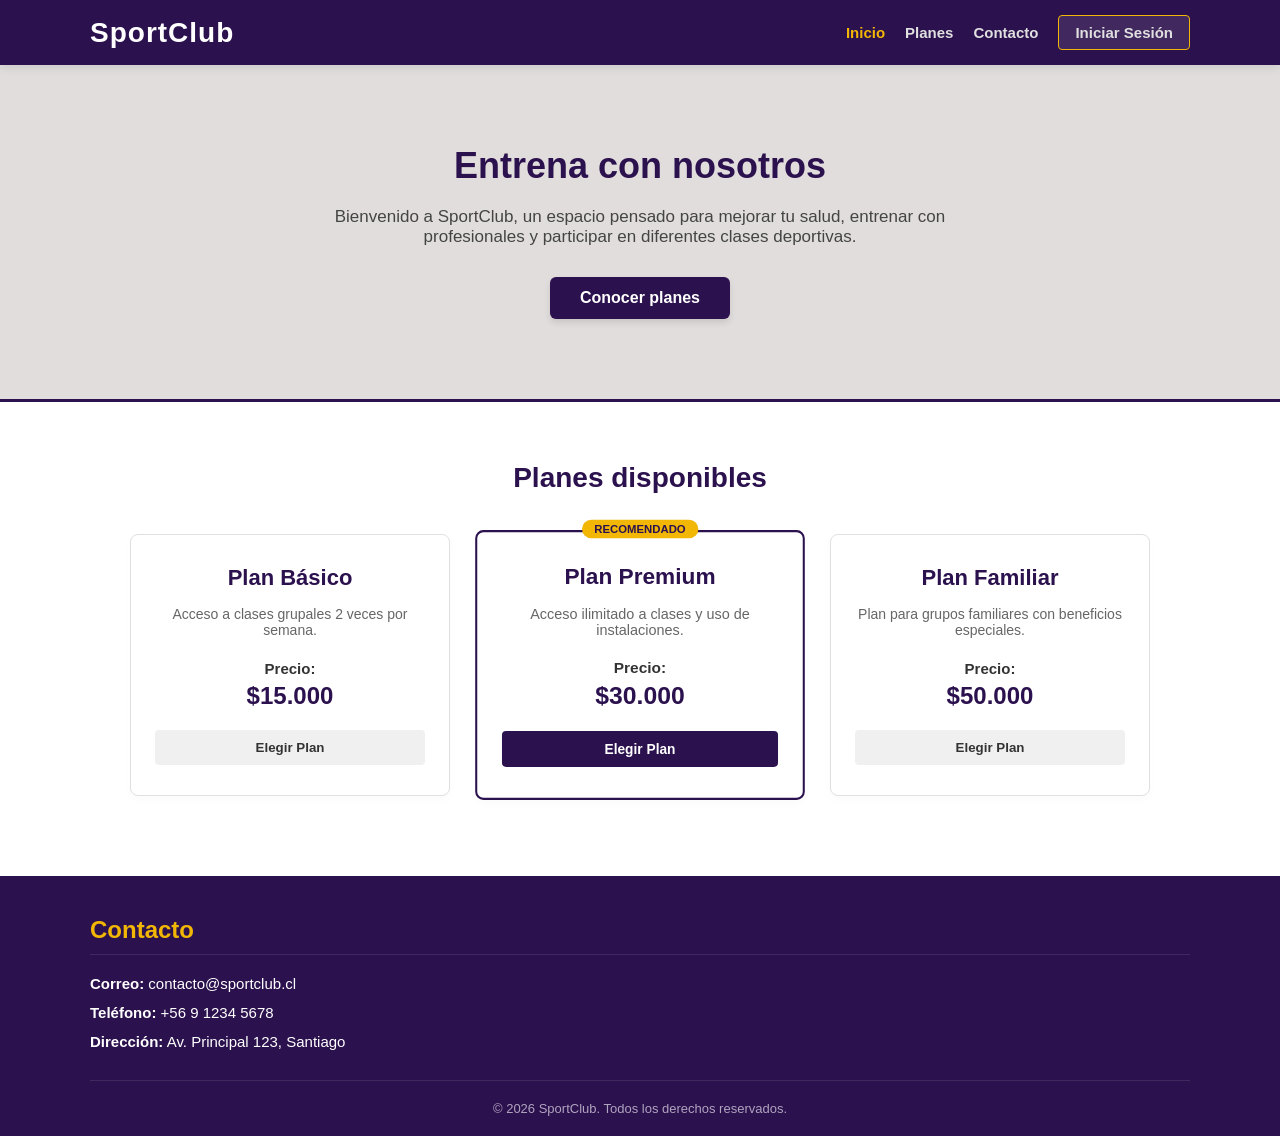
==== index.html @ bc41eda6 "Limpieza de repositorio para cargar proyecto definitivo" ====
<!DOCTYPE html>
<html lang="es">
<head>
    <meta charset="UTF-8">
    <meta name="viewport" content="width=device-width, initial-scale=1.0">
    <title>SportClub - Entrena con nosotros</title>
    <link rel="stylesheet" href="style.css">
</head>
<body>

    <header class="main-header">
        <div class="header-container">
            <h1 class="logo-title">SportClub</h1>
            
            <nav class="main-nav">
                <a href="index.html" class="active">Inicio</a>
                <a href="#planes">Planes</a>
                <a href="#contacto">Contacto</a>
                <a href="Login.html" class="btn-login-nav">Iniciar Sesión</a>
            </nav>
        </div>
    </header>

    <main class="hero-section">
        <div class="hero-content">
            <h2>Entrena con nosotros</h2>
            <p>Bienvenido a SportClub, un espacio pensado para mejorar tu salud, entrenar con profesionales y participar en diferentes clases deportivas.</p>
            <a href="#planes" class="btn-cta">Conocer planes</a>
        </div>
    </main>

    <section id="planes" class="planes-section">
        <h2>Planes disponibles</h2>
        
        <div class="planes-grid">
            <div class="plan-card">
                <h3>Plan Básico</h3>
                <p class="plan-description">Acceso a clases grupales 2 veces por semana.</p>
                <div class="plan-price">Precio: <span>$15.000</span></div>
                <button class="btn-select-plan">Elegir Plan</button>
            </div>

            <div class="plan-card featured">
                <div class="badge">Recomendado</div>
                <h3>Plan Premium</h3>
                <p class="plan-description">Acceso ilimitado a clases y uso de instalaciones.</p>
                <div class="plan-price">Precio: <span>$30.000</span></div>
                <button class="btn-select-plan">Elegir Plan</button>
            </div>

            <div class="plan-card">
                <h3>Plan Familiar</h3>
                <p class="plan-description">Plan para grupos familiares con beneficios especiales.</p>
                <div class="plan-price">Precio: <span>$50.000</span></div>
                <button class="btn-select-plan">Elegir Plan</button>
            </div>
        </div>
    </section>

    <footer id="contacto" class="main-footer">
        <div class="footer-container">
            <h2>Contacto</h2>
            <div class="contact-info">
                <p><strong>Correo:</strong> <a href="mailto:contacto@sportclub.cl">contacto@sportclub.cl</a></p>
                <p><strong>Teléfono:</strong> <a href="tel:+56912345678">+56 9 1234 5678</a></p>
                <p><strong>Dirección:</strong> Av. Principal 123, Santiago</p>
            </div>
            <div class="footer-bottom">
                <p>&copy; 2026 SportClub. Todos los derechos reservados.</p>
            </div>
        </div>
    </footer>

</body>
</html>
---- style.css ----
/* ==========================================
   1. VARIABLES DE COLOR (Paleta SportClub)
   ========================================== */
:root {
    --primary-purple: #2b114d;  /* Morado oscuro de tu logo */
    --accent-gold: #f2b705;     /* Amarillo/Oro de tu logo */
    --text-dark: #333333;
    --bg-light: #ffffff;
    --card-bg: #ffffff;
    --gray-box: #e2dddd;        /* Gris de las tarjetas de login/registro */
}

/* ==========================================
   2. RESETS Y CONFIGURACIÓN GENERAL
   ========================================== */
* {
    margin: 0;
    padding: 0;
    box-sizing: border-box; /* Crucial para el modelo de cajas */
}

html {
    scroll-behavior: smooth; /* Desplazamiento suave para los enlaces del index */
}

body {
    font-family: 'Segoe UI', Tahoma, Geneva, Verdana, sans-serif;
    background-color: var(--bg-light);
    color: var(--text-dark);
    min-height: 100vh;
    padding: 0;
}

/* CLASE ESPECIAL: Para centrar las tarjetas de Login y Registro */
.auth-body {
    display: flex;
    justify-content: center; /* Centrado horizontal */
    align-items: center;     /* Centrado vertical */
    padding: 20px;
    background-color: #ffffff;
}

/* ==========================================
   3. CONTENEDOR PRINCIPAL (CARD LOGIN/REGISTRO)
   ========================================== */
.login-card {
    background-color: var(--gray-box);
    width: 100%;
    max-width: 400px; /* Ancho máximo adaptable a móviles */
    padding: 40px 30px; 
    border-radius: 8px; /* Bordes redondeados */
    box-shadow: 0 4px 15px rgba(0, 0, 0, 0.05); /* Sombra suave */
}

/* LOGO (CENTRADO) */
.logo-container {
    text-align: center;
    margin-bottom: 30px; 
}

.logo {
    max-width: 315px;
    height: auto;
}

/* FORMULARIO Y CAMPOS DE ENTRADA */
.form-group {
    margin-bottom: 20px; 
}

.form-group label {
    display: block;
    margin-bottom: 8px;
    font-size: 14px;
    color: #333333;
    font-weight: 600;
}

.form-group input {
    width: 100%;
    padding: 12px 16px; 
    border: 1px solid #dcdcdc; 
    border-radius: 6px;
    font-size: 15px;
    color: #333333;
    transition: border-color 0.3s ease;
}

/* Efecto Focus al hacer clic en los inputs */
.form-group input:focus {
    outline: none;
    border-color: #007bff; 
}

/* ENLACES Y BOTÓN */
.forgot-password {
    text-align: right;
    margin-bottom: 24px;
}

.forgot-password a {
    font-size: 13px;
    color: #007bff;
    text-decoration: none;
}

.forgot-password a:hover {
    text-decoration: underline;
}

.btn-submit {
    width: 100%;
    padding: 14px;
    background-color: #007bff; 
    color: white;
    border: none; 
    border-radius: 6px;
    font-size: 16px;
    font-weight: bold;
    cursor: pointer;
    transition: background-color 0.3s ease;
}

.btn-submit:hover {
    background-color: #0056b3; 
}

/* FOOTER DE LA CARD (REGISTRO) */
.login-footer {
    text-align: center;
    margin-top: 25px;
    border-top: 1px solid #eeeeee; 
    padding-top: 20px;
}

.login-footer p {
    font-size: 14px;
    color: #333333;
}

.login-footer a {
    color: #007bff;
    text-decoration: none;
    font-weight: 600;
}

.login-footer a:hover {
    text-decoration: underline;
}

/* ==========================================
   4. ESTILOS ADICIONALES PARA EL REGISTRO POR PASOS
   ========================================== */

/* Ocultar pasos por defecto y animar el activo */
.form-step {
    display: none;
}
.form-step.step-active {
    display: block;
    animation: fadeIn 0.4s ease-in-out;
}

.step-subtitle {
    font-size: 14px;
    color: #888;
    margin-bottom: 20px;
}

/* Barra de progreso visual */
.progress-bar {
    position: relative;
    display: flex;
    justify-content: space-between;
    margin-bottom: 30px;
}
.progress-bar::before {
    content: '';
    position: absolute;
    top: 50%; left: 0; transform: translateY(-50%);
    width: 100%; height: 4px;
    background-color: #e0e0e0;
    z-index: 1;
}
.progress {
    position: absolute;
    top: 50%; left: 0; transform: translateY(-50%);
    height: 4px; background-color: #007bff;
    width: 0%; z-index: 2;
    transition: width 0.3s ease;
}
.step-indicator {
    position: relative; z-index: 3;
    width: 30px; height: 30px;
    background-color: #e0e0e0; color: #666;
    border-radius: 50%; display: flex;
    align-items: center; justify-content: center;
    font-weight: bold; font-size: 14px;
    transition: all 0.3s ease;
}
.step-indicator.active {
    background-color: #007bff;
    color: white;
}

/* Botones y selects interactivos */
.btn-group {
    display: flex;
    gap: 10px;
    margin-top: 15px;
}
.btn-secondary {
    padding: 14px; background-color: #e4e6eb;
    color: #333; border: none; border-radius: 6px;
    cursor: pointer; width: 35%; font-weight: bold;
}
.btn-success {
    background-color: #28a745;
}
.btn-success:hover {
    background-color: #218838;
}

select {
    width: 100%; padding: 12px;
    border: 1px solid #dcdcdc; border-radius: 6px;
    background-color: #fff; font-size: 15px;
}

/* Diseño de botones de radio como tarjetas interactivas */
.radio-tile-group {
    display: flex; flex-direction: column; gap: 10px; margin-top: 8px;
}
.radio-tile {
    position: relative; display: flex; align-items: center;
    padding: 12px; border: 2px solid #e0e0e0; border-radius: 6px;
    cursor: pointer; transition: all 0.2s ease;
}
.radio-tile input {
    margin-right: 12px; width: auto; 
}
.radio-tile:hover {
    background-color: #f8f9fa; border-color: #b0b0b0;
}
.radio-tile:has(:checked), 
.radio-tile:has(input:checked) { 
    border-color: #007bff; background-color: #e6f2ff; font-weight: bold;
}

/* ==========================================
   5. ANIMACIONES (FADE IN)
   ========================================== */
@keyframes fadeIn {
    from { opacity: 0; transform: translateY(10px); }
    to { opacity: 1; transform: translateY(0); }
}

.login-fade {
    animation: fadeIn 0.4s ease-in-out;
}

/* ==========================================
   6. PÁGINA DE INICIO (INDEX.HTML)
   ========================================== */

/* HEADER Y NAVEGACIÓN */
.main-header {
    background-color: var(--primary-purple);
    padding: 15px 20px;
    position: sticky;
    top: 0;
    z-index: 100;
    box-shadow: 0 2px 10px rgba(0,0,0,0.1);
}

.header-container {
    max-width: 1100px;
    margin: 0 auto;
    display: flex;
    justify-content: space-between;
    align-items: center;
    flex-wrap: wrap;
}

.logo-title {
    color: #ffffff;
    font-size: 28px;
    font-weight: bold;
    letter-spacing: 1px;
}

.main-nav {
    display: flex;
    align-items: center;
    gap: 20px;
}

.main-nav a {
    color: #e0e0e0;
    text-decoration: none;
    font-size: 15px;
    font-weight: 600;
    transition: color 0.3s ease;
}

.main-nav a:hover, 
.main-nav a.active {
    color: var(--accent-gold);
}

.btn-login-nav {
    background-color: rgba(255, 255, 255, 0.1);
    padding: 8px 16px;
    border-radius: 4px;
    border: 1px solid var(--accent-gold);
}

/* CONTENIDO PRINCIPAL (HERO BANNER) */
.hero-section {
    background-color: var(--gray-box);
    padding: 80px 20px;
    text-align: center;
    border-bottom: 3px solid var(--primary-purple);
}

.hero-content {
    max-width: 700px;
    margin: 0 auto;
}

.hero-section h2 {
    font-size: 36px;
    color: var(--primary-purple);
    margin-bottom: 20px;
    font-weight: 800;
}

.hero-section p {
    font-size: 17px;
    color: #444;
    margin-bottom: 30px;
}

.btn-cta {
    display: inline-block;
    padding: 12px 30px;
    background-color: var(--primary-purple);
    color: white;
    text-decoration: none;
    font-weight: bold;
    border-radius: 6px;
    transition: all 0.3s ease;
    box-shadow: 0 4px 6px rgba(0,0,0,0.1);
}

.btn-cta:hover {
    background-color: #401b73;
    transform: translateY(-2px);
}

/* SECCIÓN DE PLANES */
.planes-section {
    max-width: 1100px;
    margin: 60px auto;
    padding: 0 20px;
}

.planes-section h2 {
    text-align: center;
    font-size: 28px;
    color: var(--primary-purple);
    margin-bottom: 40px;
}

.planes-grid {
    display: flex;
    gap: 30px;
    justify-content: center;
    align-items: stretch;
    flex-wrap: wrap; 
}

.plan-card {
    background-color: var(--card-bg);
    border: 1px solid #e0e0e0;
    border-radius: 8px;
    padding: 30px 24px;
    width: 100%;
    max-width: 320px;
    display: flex;
    flex-direction: column;
    justify-content: space-between;
    text-align: center;
    transition: transform 0.3s ease, box-shadow 0.3s ease;
    box-shadow: 0 4px 10px rgba(0,0,0,0.02);
}

.plan-card:hover {
    transform: translateY(-5px);
    box-shadow: 0 8px 20px rgba(0,0,0,0.08);
}

.plan-card.featured {
    border: 2px solid var(--primary-purple);
    position: relative;
    transform: scale(1.03);
}

.plan-card.featured:hover {
    transform: scale(1.03) translateY(-5px);
}

.badge {
    position: absolute;
    top: -12px;
    left: 50%;
    transform: translateX(-50%);
    background-color: var(--accent-gold);
    color: var(--primary-purple);
    padding: 3px 12px;
    font-size: 11px;
    font-weight: bold;
    text-transform: uppercase;
    border-radius: 20px;
}

.plan-card h3 {
    font-size: 22px;
    margin-bottom: 15px;
    color: var(--primary-purple);
}

.plan-description {
    font-size: 14px;
    color: #666;
    margin-bottom: 20px;
    flex-grow: 1;
}

.plan-price {
    font-size: 15px;
    font-weight: bold;
    margin-bottom: 20px;
    color: #333;
}

.plan-price span {
    font-size: 24px;
    color: var(--primary-purple);
    display: block;
    margin-top: 5px;
}

.btn-select-plan {
    width: 100%;
    padding: 10px;
    background-color: #f0f0f0;
    color: #333;
    border: none;
    border-radius: 4px;
    font-weight: 600;
    cursor: pointer;
    transition: background-color 0.2s ease;
}

.plan-card.featured .btn-select-plan {
    background-color: var(--primary-purple);
    color: white;
}

.plan-card.featured .btn-select-plan:hover {
    background-color: #401b73;
}

.btn-select-plan:hover {
    background-color: #e0e0e0;
}

/* FOOTER (CONTACTO) */
.main-footer {
    background-color: var(--primary-purple);
    color: #ffffff;
    padding: 40px 20px 20px 20px;
    margin-top: 80px;
}

.footer-container {
    max-width: 1100px;
    margin: 0 auto;
}

.main-footer h2 {
    font-size: 24px;
    margin-bottom: 20px;
    color: var(--accent-gold);
    border-bottom: 1px solid rgba(255,255,255,0.1);
    padding-bottom: 10px;
}

.contact-info {
    margin-bottom: 30px;
}

.contact-info p {
    margin-bottom: 12px;
    font-size: 15px;
}

.contact-info a {
    color: #ffffff;
    text-decoration: none;
    transition: color 0.2s;
}

.contact-info a:hover {
    color: var(--accent-gold);
    text-decoration: underline;
}

.footer-bottom {
    text-align: center;
    font-size: 13px;
    color: #b0a4c0;
    border-top: 1px solid rgba(255,255,255,0.1);
    padding-top: 20px;
}

/* RESPONSIVE DESIGN (MÓVILES) */
@media (max-width: 768px) {
    .header-container {
        flex-direction: column;
        gap: 15px;
    }
    
    .hero-section h2 {
        font-size: 28px;
    }
    
    .planes-grid {
        flex-direction: column;
        align-items: center;
    }
    
    .plan-card.featured {
        transform: scale(1);
    }
    .plan-card.featured:hover {
        transform: translateY(-5px);
    }
}
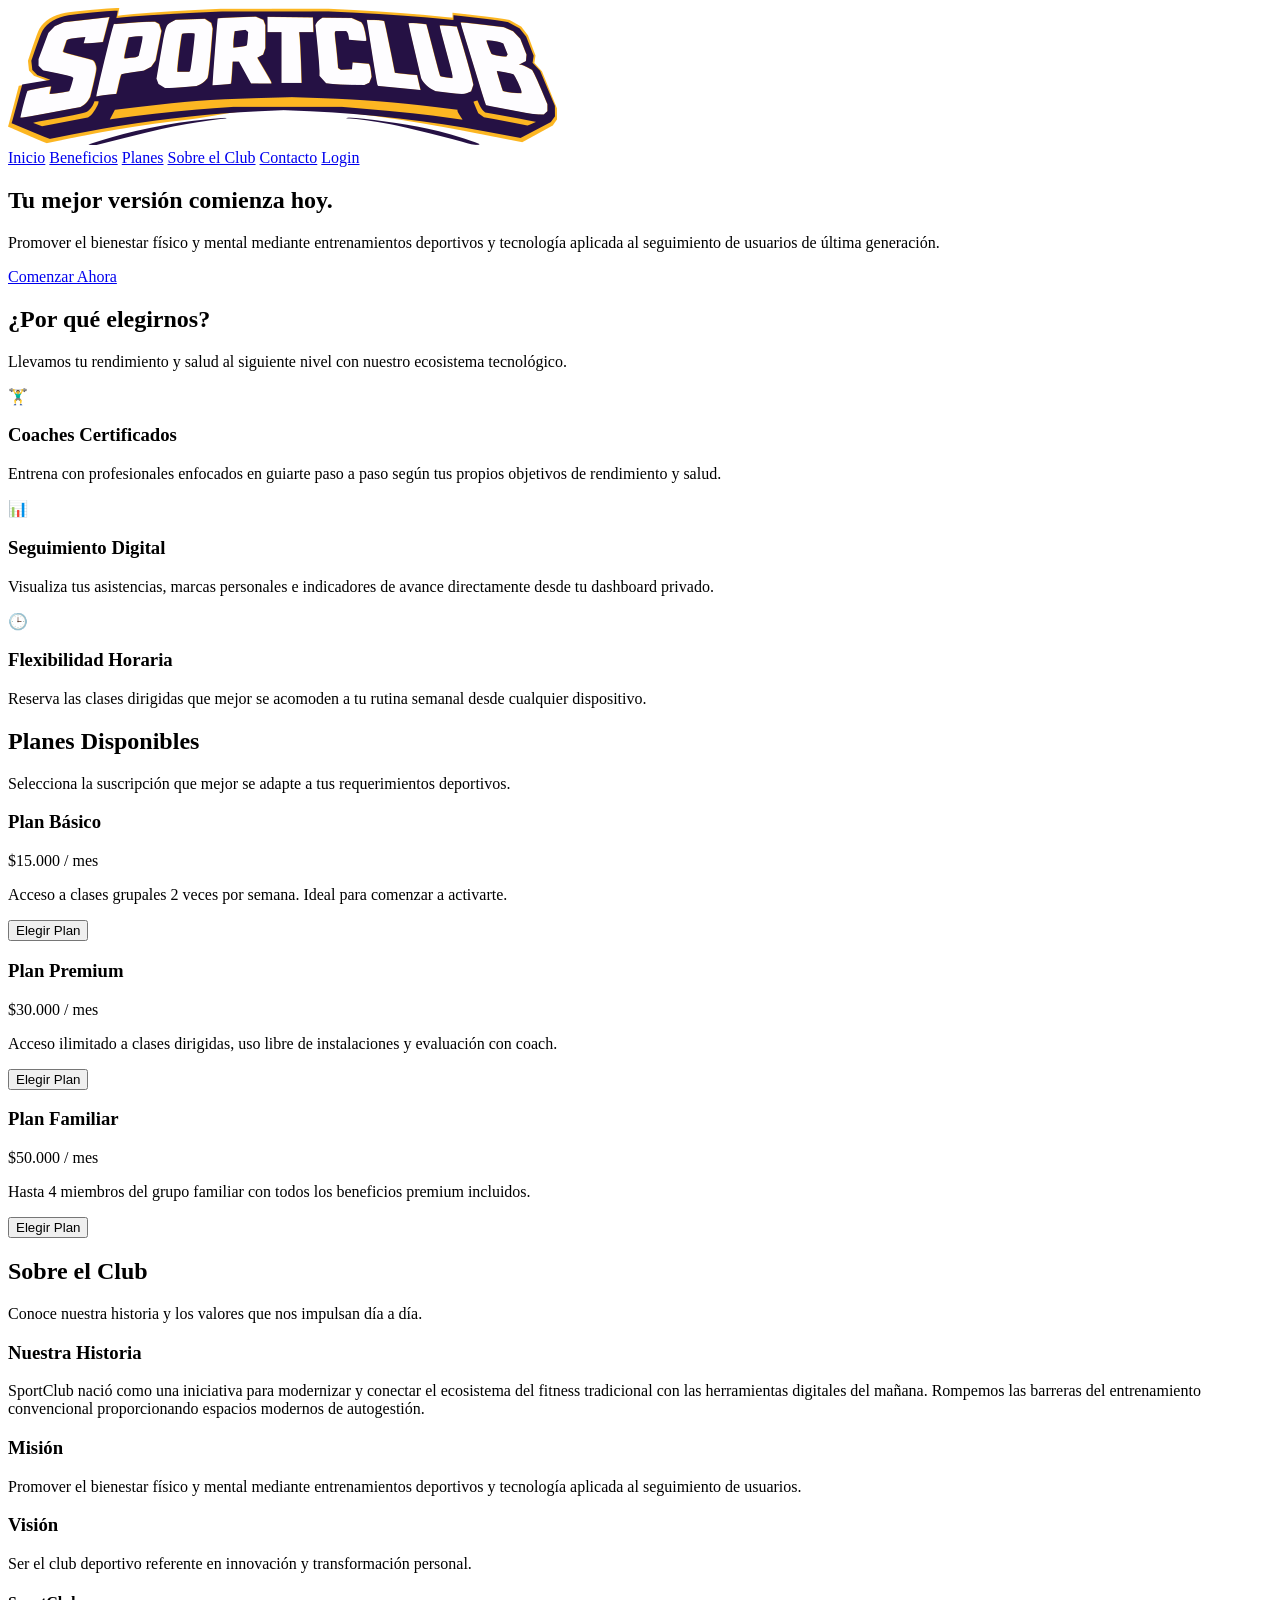
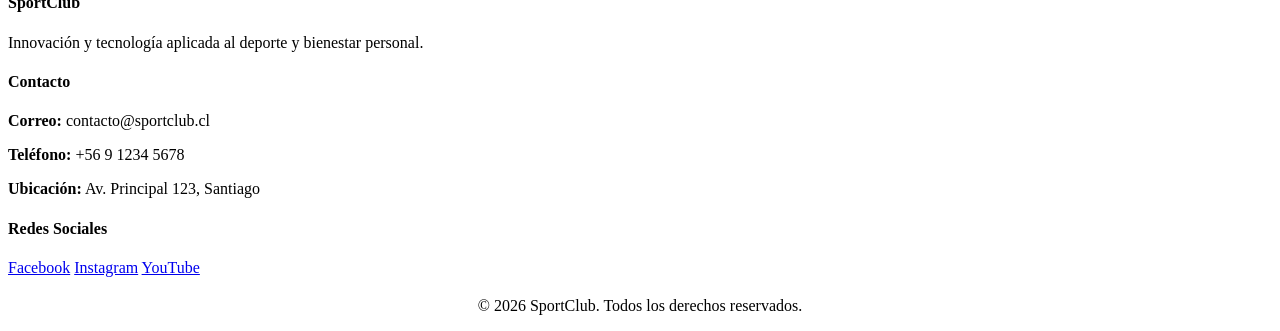
==== commit e497b52d: "Estructura de carpetas oficial proyecto SportClub" ====
--- a/index.html
+++ b/index.html
@@ -3,71 +3,124 @@
 <head>
     <meta charset="UTF-8">
     <meta name="viewport" content="width=device-width, initial-scale=1.0">
-    <title>SportClub - Entrena con nosotros</title>
+    <title>SportClub - Tu mejor versión comienza hoy</title>
     <link rel="stylesheet" href="style.css">
 </head>
 <body>
 
     <header class="main-header">
         <div class="header-container">
-            <h1 class="logo-title">SportClub</h1>
-            
+            <a href="index.html" class="logo-link">
+            <img src="logo_empresa_letra_v1.png" alt="SportClub Logo" class="header-logo">
+        </a>
             <nav class="main-nav">
                 <a href="index.html" class="active">Inicio</a>
+                <a href="#beneficios">Beneficios</a>
                 <a href="#planes">Planes</a>
+                <a href="#nosotros">Sobre el Club</a>
                 <a href="#contacto">Contacto</a>
-                <a href="Login.html" class="btn-login-nav">Iniciar Sesión</a>
+                <a href="Login.html" class="btn-login-nav">Login</a>
             </nav>
         </div>
     </header>
 
     <main class="hero-section">
         <div class="hero-content">
-            <h2>Entrena con nosotros</h2>
-            <p>Bienvenido a SportClub, un espacio pensado para mejorar tu salud, entrenar con profesionales y participar en diferentes clases deportivas.</p>
-            <a href="#planes" class="btn-cta">Conocer planes</a>
+            <h2>Tu mejor versión comienza hoy.</h2>
+            <p>Promover el bienestar físico y mental mediante entrenamientos deportivos y tecnología aplicada al seguimiento de usuarios de última generación.</p>
+            <a href="#planes" class="btn-cta">Comenzar Ahora</a>
         </div>
     </main>
 
-    <section id="planes" class="planes-section">
-        <h2>Planes disponibles</h2>
-        
-        <div class="planes-grid">
-            <div class="plan-card">
+    <section id="beneficios">
+        <h2 class="section-title">¿Por qué elegirnos?</h2>
+        <p class="section-subtitle">Llevamos tu rendimiento y salud al siguiente nivel con nuestro ecosistema tecnológico.</p>
+        <div class="grid-container">
+            <div class="info-card">
+                <div class="icon">🏋️‍♂️</div>
+                <h3>Coaches Certificados</h3>
+                <p>Entrena con profesionales enfocados en guiarte paso a paso según tus propios objetivos de rendimiento y salud.</p>
+            </div>
+            <div class="info-card">
+                <div class="icon">📊</div>
+                <h3>Seguimiento Digital</h3>
+                <p>Visualiza tus asistencias, marcas personales e indicadores de avance directamente desde tu dashboard privado.</p>
+            </div>
+            <div class="info-card">
+                <div class="icon">🕒</div>
+                <h3>Flexibilidad Horaria</h3>
+                <p>Reserva las clases dirigidas que mejor se acomoden a tu rutina semanal desde cualquier dispositivo.</p>
+            </div>
+        </div>
+    </section>
+
+    <section id="planes">
+        <h2 class="section-title">Planes Disponibles</h2>
+        <p class="section-subtitle">Selecciona la suscripción que mejor se adapte a tus requerimientos deportivos.</p>
+        <div class="grid-container">
+            <div class="plan-card info-card">
                 <h3>Plan Básico</h3>
-                <p class="plan-description">Acceso a clases grupales 2 veces por semana.</p>
-                <div class="plan-price">Precio: <span>$15.000</span></div>
-                <button class="btn-select-plan">Elegir Plan</button>
+                <div class="plan-price"><span>$15.000</span> / mes</div>
+                <p class="plan-description">Acceso a clases grupales 2 veces por semana. Ideal para comenzar a activarte.</p>
+                <button class="btn-submit" onclick="location.href='registro.html'">Elegir Plan</button>
             </div>
+            <div class="plan-card info-card featured">
+                <h3>Plan Premium</h3>
+                <div class="plan-price"><span>$30.000</span> / mes</div>
+                <p class="plan-description">Acceso ilimitado a clases dirigidas, uso libre de instalaciones y evaluación con coach.</p>
+                <button class="btn-submit" onclick="location.href='registro.html'">Elegir Plan</button>
+            </div>
+            <div class="plan-card info-card">
+                <h3>Plan Familiar</h3>
+                <div class="plan-price"><span>$50.000</span> / mes</div>
+                <p class="plan-description">Hasta 4 miembros del grupo familiar con todos los beneficios premium incluidos.</p>
+                <button class="btn-submit" onclick="location.href='registro.html'">Elegir Plan</button>
+            </div>
+        </div>
+    </section>
 
-            <div class="plan-card featured">
-                <div class="badge">Recomendado</div>
-                <h3>Plan Premium</h3>
-                <p class="plan-description">Acceso ilimitado a clases y uso de instalaciones.</p>
-                <div class="plan-price">Precio: <span>$30.000</span></div>
-                <button class="btn-select-plan">Elegir Plan</button>
+    <section id="nosotros" class="about-section">
+        <h2 class="section-title">Sobre el Club</h2>
+        <p class="section-subtitle">Conoce nuestra historia y los valores que nos impulsan día a día.</p>
+        <div class="about-container">
+            <div class="about-block">
+                <h3>Nuestra Historia</h3>
+                <p>SportClub nació como una iniciativa para modernizar y conectar el ecosistema del fitness tradicional con las herramientas digitales del mañana. Rompemos las barreras del entrenamiento convencional proporcionando espacios modernos de autogestión.</p>
             </div>
-
-            <div class="plan-card">
-                <h3>Plan Familiar</h3>
-                <p class="plan-description">Plan para grupos familiares con beneficios especiales.</p>
-                <div class="plan-price">Precio: <span>$50.000</span></div>
-                <button class="btn-select-plan">Elegir Plan</button>
+            <div class="about-block">
+                <h3>Misión</h3>
+                <p>Promover el bienestar físico y mental mediante entrenamientos deportivos y tecnología aplicada al seguimiento de usuarios.</p>
+            </div>
+            <div class="about-block">
+                <h3>Visión</h3>
+                <p>Ser el club deportivo referente en innovación y transformación personal.</p>
             </div>
         </div>
     </section>
 
     <footer id="contacto" class="main-footer">
-        <div class="footer-container">
-            <h2>Contacto</h2>
-            <div class="contact-info">
-                <p><strong>Correo:</strong> <a href="mailto:contacto@sportclub.cl">contacto@sportclub.cl</a></p>
-                <p><strong>Teléfono:</strong> <a href="tel:+56912345678">+56 9 1234 5678</a></p>
-                <p><strong>Dirección:</strong> Av. Principal 123, Santiago</p>
+        <div class="footer-grid">
+            <div class="footer-col">
+                <h4>SportClub</h4>
+                <p>Innovación y tecnología aplicada al deporte y bienestar personal.</p>
             </div>
-            <div class="footer-bottom">
-                <p>&copy; 2026 SportClub. Todos los derechos reservados.</p>
+            <div class="footer-col">
+                <h4>Contacto</h4>
+                <p><strong>Correo:</strong> contacto@sportclub.cl</p>
+                <p><strong>Teléfono:</strong> +56 9 1234 5678</p>
+                <p><strong>Ubicación:</strong> Av. Principal 123, Santiago</p>
             </div>
+            <div class="footer-col">
+                <h4>Redes Sociales</h4>
+                <div class="social-links">
+                    <a href="#">Facebook</a>
+                    <a href="#">Instagram</a>
+                    <a href="#">YouTube</a>
+                </div>
+            </div>
+        </div>
+        <div class="footer-bottom" style="text-align: center; margin-top:20px;">
+            <p>&copy; 2026 SportClub. Todos los derechos reservados.</p>
         </div>
     </footer>
 
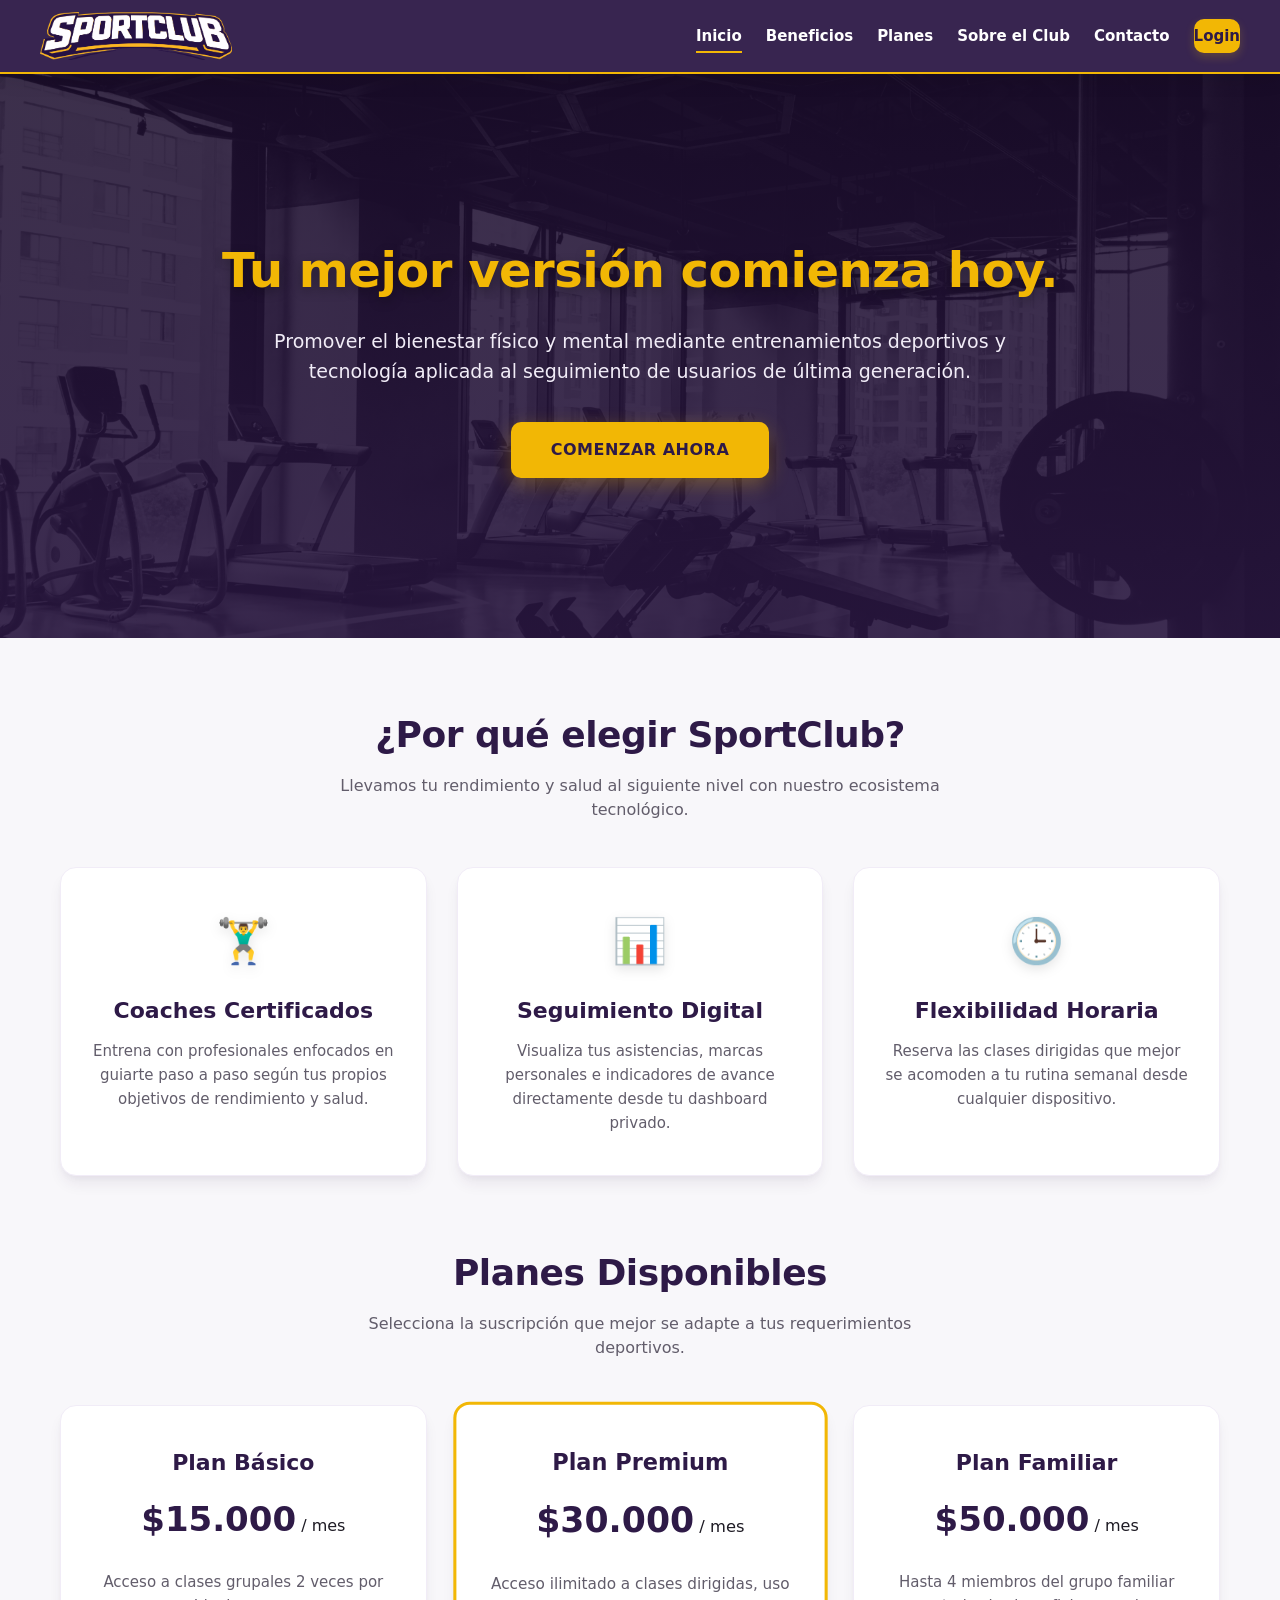
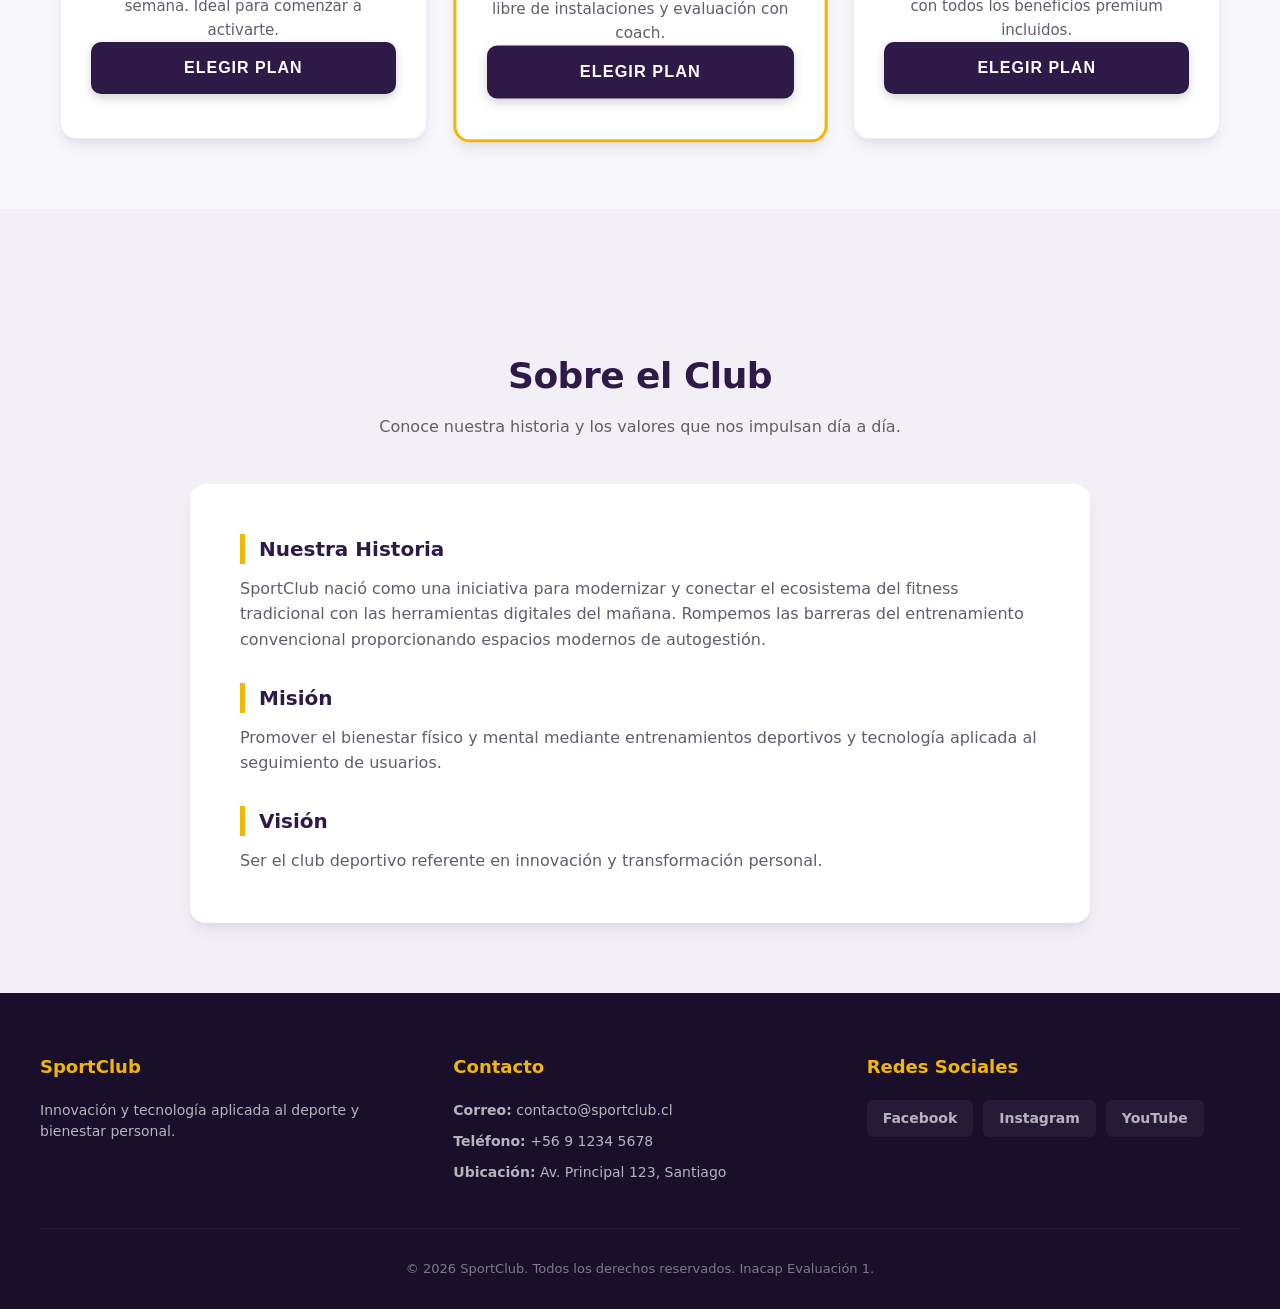
==== commit d0a9a65e: "Actualización final proyecto Sportclub" ====
--- a/index.html
+++ b/index.html
@@ -4,22 +4,22 @@
     <meta charset="UTF-8">
     <meta name="viewport" content="width=device-width, initial-scale=1.0">
     <title>SportClub - Tu mejor versión comienza hoy</title>
-    <link rel="stylesheet" href="style.css">
+    <link rel="stylesheet" href="css/style.css">
 </head>
 <body>
 
     <header class="main-header">
         <div class="header-container">
             <a href="index.html" class="logo-link">
-            <img src="logo_empresa_letra_v1.png" alt="SportClub Logo" class="header-logo">
-        </a>
+                <img src="assets/img/logo_empresa_letra_v1.png" alt="SportClub Logo" class="header-logo">
+            </a>
             <nav class="main-nav">
                 <a href="index.html" class="active">Inicio</a>
                 <a href="#beneficios">Beneficios</a>
                 <a href="#planes">Planes</a>
                 <a href="#nosotros">Sobre el Club</a>
                 <a href="#contacto">Contacto</a>
-                <a href="Login.html" class="btn-login-nav">Login</a>
+                <a href="pages/Login.html" class="btn-login-nav">Login</a>
             </nav>
         </div>
     </header>
@@ -33,7 +33,7 @@
     </main>
 
     <section id="beneficios">
-        <h2 class="section-title">¿Por qué elegirnos?</h2>
+        <h2 class="section-title">¿Por qué elegir SportClub?</h2>
         <p class="section-subtitle">Llevamos tu rendimiento y salud al siguiente nivel con nuestro ecosistema tecnológico.</p>
         <div class="grid-container">
             <div class="info-card">
@@ -62,19 +62,19 @@
                 <h3>Plan Básico</h3>
                 <div class="plan-price"><span>$15.000</span> / mes</div>
                 <p class="plan-description">Acceso a clases grupales 2 veces por semana. Ideal para comenzar a activarte.</p>
-                <button class="btn-submit" onclick="location.href='registro.html'">Elegir Plan</button>
+                <button class="btn-submit" onclick="location.href='pages/registro.html'">Elegir Plan</button>
             </div>
             <div class="plan-card info-card featured">
                 <h3>Plan Premium</h3>
                 <div class="plan-price"><span>$30.000</span> / mes</div>
                 <p class="plan-description">Acceso ilimitado a clases dirigidas, uso libre de instalaciones y evaluación con coach.</p>
-                <button class="btn-submit" onclick="location.href='registro.html'">Elegir Plan</button>
+                <button class="btn-submit" onclick="location.href='pages/registro.html'">Elegir Plan</button>
             </div>
             <div class="plan-card info-card">
                 <h3>Plan Familiar</h3>
                 <div class="plan-price"><span>$50.000</span> / mes</div>
                 <p class="plan-description">Hasta 4 miembros del grupo familiar con todos los beneficios premium incluidos.</p>
-                <button class="btn-submit" onclick="location.href='registro.html'">Elegir Plan</button>
+                <button class="btn-submit" onclick="location.href='pages/registro.html'">Elegir Plan</button>
             </div>
         </div>
     </section>
@@ -119,8 +119,8 @@
                 </div>
             </div>
         </div>
-        <div class="footer-bottom" style="text-align: center; margin-top:20px;">
-            <p>&copy; 2026 SportClub. Todos los derechos reservados.</p>
+        <div class="footer-bottom">
+            <p>&copy; 2026 SportClub. Todos los derechos reservados. Inacap Evaluación 1.</p>
         </div>
     </footer>
 
--- a/css/style.css
+++ b/css/style.css
@@ -0,0 +1,434 @@
+/* ==========================================
+   1. VARIABLES DE COLOR (Paleta SportClub Avanzada)
+   ========================================== */
+:root {
+    --primary-purple: #2E1A47;  /* Morado corporativo oficial */
+    --accent-gold: #F2B705;     /* Amarillo/Oro oficial */
+    --accent-gold-hover: #d9a304;
+    --text-dark: #1e1b24;
+    --text-muted: #625d6b;
+    --bg-light: #f8f7fa;
+    --card-bg: #ffffff;
+    --gray-box: #f3eff7;        
+    
+    /* Variables de Dashboard con sombras e identidades vivas */
+    --user-color: #0d6efd;
+    --coach-color: #198754;
+    --admin-color: #dc3545;
+    --radius-lg: 16px;
+    --radius-md: 10px;
+    --shadow-sm: 0 4px 6px -1px rgba(0, 0, 0, 0.05), 0 2px 4px -1px rgba(0, 0, 0, 0.03);
+    --shadow-md: 0 10px 15px -3px rgba(46, 26, 71, 0.08), 0 4px 6px -2px rgba(46, 26, 71, 0.04);
+    --shadow-lg: 0 20px 25px -5px rgba(0, 0, 0, 0.15), 0 10px 10px -5px rgba(0, 0, 0, 0.04);
+    --transition: all 0.3s cubic-bezier(0.4, 0, 0.2, 1);
+}
+
+/* ==========================================
+   2. RESETS Y CONFIGURACIÓN GENERAL
+   ========================================== */
+* {
+    margin: 0;
+    padding: 0;
+    box-sizing: border-box;
+}
+
+html {
+    scroll-behavior: smooth;
+}
+
+body {
+    font-family: 'Segoe UI', system-ui, -apple-system, sans-serif;
+    background-color: var(--bg-light);
+    color: var(--text-dark);
+    min-height: 100vh;
+    line-height: 1.5;
+}
+
+/* Fondo con Imagen de Gimnasio Inmersiva para las pantallas de acceso */
+.auth-body {
+    display: flex;
+    justify-content: center;
+    align-items: center;
+    padding: 40px 20px;
+    background: linear-gradient(rgba(26, 12, 43, 0.8), rgba(26, 12, 43, 0.85)), 
+                url('../assets/img/auth-bg.jpg') no-repeat center center/cover;
+    min-height: 100vh;
+}
+
+/* ==========================================
+   3. CONTENEDOR PRINCIPAL (CARDS DE ACCESO)
+   ========================================== */
+.login-card {
+    background-color: var(--card-bg);
+    width: 100%;
+    max-width: 450px;
+    padding: 45px 35px; 
+    border-radius: var(--radius-lg);
+    box-shadow: var(--shadow-lg);
+    border-top: 6px solid var(--accent-gold);
+    position: relative;
+}
+
+.logo-container {
+    text-align: center;
+    margin-bottom: 30px; 
+}
+
+.logo {
+    max-width: 220px;
+    height: auto;
+    filter: drop-shadow(0 4px 6px rgba(0,0,0,0.05));
+}
+
+.form-group {
+    margin-bottom: 22px; 
+}
+
+.form-group label {
+    display: block;
+    margin-bottom: 8px;
+    font-size: 14px;
+    color: var(--primary-purple);
+    font-weight: 600;
+    letter-spacing: 0.3px;
+}
+
+.form-group input, select {
+    width: 100%;
+    padding: 14px 16px; 
+    border: 2px solid #e1daea; 
+    border-radius: var(--radius-md);
+    font-size: 15px;
+    color: var(--text-dark);
+    background-color: #faf9fc;
+    transition: var(--transition);
+}
+
+.form-group input:focus, select:focus {
+    outline: none;
+    border-color: var(--primary-purple); 
+    background-color: #ffffff;
+    box-shadow: 0 0 0 4px rgba(46, 26, 71, 0.1);
+}
+
+.forgot-password {
+    text-align: right;
+    margin-bottom: 25px;
+}
+
+.forgot-password a {
+    font-size: 13px;
+    color: var(--primary-purple);
+    text-decoration: none;
+    font-weight: 600;
+    transition: var(--transition);
+}
+
+.forgot-password a:hover {
+    color: var(--accent-gold-hover);
+    text-decoration: underline;
+}
+
+.btn-submit {
+    width: 100%;
+    padding: 15px;
+    background-color: var(--primary-purple); 
+    color: #ffffff;
+    border: 2px solid var(--primary-purple); 
+    border-radius: var(--radius-md);
+    font-size: 16px;
+    font-weight: 700;
+    cursor: pointer;
+    text-transform: uppercase;
+    letter-spacing: 1px;
+    box-shadow: 0 4px 10px rgba(46, 26, 71, 0.2);
+    transition: var(--transition);
+}
+
+.btn-submit:hover {
+    background-color: var(--accent-gold);
+    border-color: var(--accent-gold);
+    color: var(--primary-purple);
+    transform: translateY(-2px);
+    box-shadow: 0 6px 14px rgba(242, 183, 5, 0.3);
+}
+
+.btn-submit:active {
+    transform: translateY(0);
+}
+
+.login-footer, .volver-footer {
+    text-align: center;
+    margin-top: 20px;
+    padding-top: 15px;
+    font-size: 14px;
+    color: var(--text-muted);
+}
+
+.login-footer a, .volver-footer a {
+    color: var(--primary-purple);
+    font-weight: 700;
+    text-decoration: none;
+    transition: var(--transition);
+}
+
+.login-footer a:hover, .volver-footer a:hover {
+    color: var(--accent-gold-hover);
+    text-decoration: underline;
+}
+
+/* Feedback de alertas flotantes internas */
+.status-msg {
+    padding: 14px;
+    border-radius: var(--radius-md);
+    margin-bottom: 20px;
+    font-size: 14px;
+    font-weight: 600;
+    text-align: center;
+    animation: fadeIn 0.3s ease;
+}
+.status-msg.success { background-color: #ecfdf5; color: #065f46; border: 1px solid #a7f3d0; }
+.status-msg.error { background-color: #fef2f2; color: #991b1b; border: 1px solid #fca5a5; }
+
+/* Enlaces de revisión de roles para el Profesor */
+.review-links {
+    margin-top: 25px;
+    border-top: 2px dashed #e1daea;
+    padding-top: 20px;
+    text-align: center;
+}
+.review-links p {
+    font-size: 11px;
+    color: var(--text-muted);
+    margin-bottom: 10px;
+    text-transform: uppercase;
+    font-weight: 700;
+    letter-spacing: 0.5px;
+}
+.review-links div {
+    display: flex;
+    justify-content: center;
+    gap: 12px;
+}
+.review-links a {
+    font-size: 12px;
+    color: var(--primary-purple);
+    background: var(--gray-box);
+    padding: 6px 12px;
+    border-radius: 6px;
+    font-weight: 600;
+    text-decoration: none;
+    transition: var(--transition);
+}
+.review-links a:hover {
+    background: var(--accent-gold);
+    color: var(--primary-purple);
+    transform: scale(1.05);
+}
+
+/* ==========================================
+   4. SECCIONES DE REGISTRO MULTIPASO
+   ========================================== */
+.form-step { display: none; }
+.form-step.step-active { display: block; animation: fadeIn 0.4s ease; }
+.step-subtitle { font-size: 14px; color: var(--text-muted); margin-bottom: 20px; }
+
+.progress-bar { position: relative; display: flex; justify-content: space-between; margin-bottom: 30px; }
+.progress-bar::before { content: ''; position: absolute; top: 50%; left: 0; transform: translateY(-50%); width: 100%; height: 4px; background-color: #e2dce8; z-index: 1; }
+.progress { position: absolute; top: 50%; left: 0; transform: translateY(-50%); height: 4px; background-color: var(--primary-purple); width: 0%; z-index: 2; transition: width 0.3s ease; }
+.step-indicator { position: relative; z-index: 3; width: 36px; height: 36px; background-color: #e2dce8; color: var(--text-muted); border-radius: 50%; display: flex; align-items: center; justify-content: center; font-weight: bold; font-size: 14px; transition: var(--transition); }
+.step-indicator.active { background-color: var(--primary-purple); color: var(--accent-gold); border: 2px solid var(--accent-gold); box-shadow: 0 0 0 4px rgba(46, 26, 71, 0.15); }
+
+.btn-group { display: flex; gap: 12px; margin-top: 20px; }
+.btn-secondary { padding: 14px; background-color: #f1f0f4; color: #4a4552; border: none; border-radius: var(--radius-md); cursor: pointer; width: 35%; font-weight: 700; transition: var(--transition); }
+.btn-secondary:hover { background-color: #e4e2e9; color: #111; }
+
+.radio-tile-group { display: flex; flex-direction: column; gap: 10px; margin-top: 5px; }
+.radio-tile { display: flex; align-items: center; padding: 14px; border: 2px solid #e2dce8; border-radius: var(--radius-md); cursor: pointer; transition: var(--transition); }
+.radio-tile input { margin-right: 12px; transform: scale(1.2); }
+.radio-tile:hover { background-color: #faf9fc; border-color: var(--primary-purple); }
+.radio-tile:has(input:checked) { border-color: var(--primary-purple); background-color: #f5f0fa; font-weight: 600; }
+
+/* ==========================================
+   5. LANDING PAGE DE INICIO (INDEX.HTML) - DISEÑO PREMIUM
+   ========================================== */
+.main-header {
+    background-color: rgba(46, 26, 71, 0.95);
+    backdrop-filter: blur(8px); /* Moderno efecto cristal */
+    -webkit-backdrop-filter: blur(8px);
+    padding: 12px 20px;
+    position: sticky;
+    top: 0;
+    z-index: 100;
+    border-bottom: 2px solid var(--accent-gold);
+    box-shadow: 0 4px 20px rgba(0,0,0,0.1);
+}
+.header-container {
+    max-width: 1200px;
+    margin: 0 auto;
+    display: flex;
+    justify-content: space-between;
+    align-items: center;
+}
+.main-nav { display: flex; align-items: center; gap: 24px; }
+.main-nav a { color: #ffffff; text-decoration: none; font-weight: 600; font-size: 15px; position: relative; padding: 6px 0; transition: var(--transition); }
+.main-nav a:not(.btn-login-nav)::after { content: ''; position: absolute; bottom: 0; left: 0; width: 0; height: 2px; background-color: var(--accent-gold); transition: var(--transition); }
+.main-nav a:hover:not(.btn-login-nav)::after, .main-nav a.active:not(.btn-login-nav)::after { width: 100%; }
+.main-nav a:hover { color: var(--accent-gold); }
+
+.btn-login-nav { 
+    background-color: var(--accent-gold); 
+    color: var(--primary-purple) !important; 
+    padding: 10px 22px; 
+    border-radius: var(--radius-md); 
+    box-shadow: 0 4px 10px rgba(242, 183, 5, 0.2);
+    font-weight: 700 !important;
+}
+.btn-login-nav:hover {
+    background-color: #ffffff;
+    transform: translateY(-1px);
+    box-shadow: 0 6px 14px rgba(255,255,255,0.2);
+}
+
+.logo-link { display: flex; align-items: center; text-decoration: none; }
+.header-logo { height: 48px; width: auto; max-width: 100%; transition: var(--transition); }
+.header-logo:hover { transform: scale(1.05) rotate(-1deg); }
+
+/* Hero Modernizado con Imagen Real de Gimnasio y Capa de Contraste */
+.hero-section {
+    background: linear-gradient(rgba(26, 12, 43, 0.85), rgba(46, 26, 71, 0.93)), 
+                url('../assets/img/hero-bg.jpg') no-repeat center center/cover;
+    padding: 160px 20px;
+    text-align: center;
+    color: white;
+    background-attachment: fixed; /* Efecto Parallax: la imagen se queda fija al hacer scroll */
+}
+.hero-content h2 { font-size: 48px; margin-bottom: 20px; color: var(--accent-gold); font-weight: 800; letter-spacing: -0.5px; text-shadow: 0 4px 12px rgba(0,0,0,0.3); }
+.hero-content p { font-size: 19px; margin-bottom: 35px; max-width: 750px; margin-left: auto; margin-right: auto; color: #f1ecf7; line-height: 1.6; }
+.btn-cta { display: inline-block; padding: 16px 40px; background-color: var(--accent-gold); color: var(--primary-purple); text-decoration: none; font-weight: 800; border-radius: var(--radius-md); text-transform: uppercase; letter-spacing: 0.5px; box-shadow: 0 6px 20px rgba(242, 183, 5, 0.3); transition: var(--transition); }
+.btn-cta:hover { background-color: #ffffff; transform: translateY(-3px); box-shadow: 0 10px 25px rgba(255, 255, 255, 0.25); }
+
+/* Secciones y Contenedores */
+.section-title { text-align: center; font-size: 36px; color: var(--primary-purple); margin-bottom: 12px; margin-top: 70px; font-weight: 800; letter-spacing: -0.5px; }
+.section-subtitle { text-align: center; color: var(--text-muted); margin-bottom: 45px; font-size: 16px; max-width: 600px; margin-left: auto; margin-right: auto; }
+
+.grid-container { max-width: 1200px; margin: 0 auto; padding: 0 20px; display: grid; grid-template-columns: repeat(auto-fit, minmax(300px, 1fr)); gap: 30px; }
+.info-card { background: var(--card-bg); padding: 40px 30px; border-radius: var(--radius-lg); border: 1px solid #f1ecf7; text-align: center; box-shadow: var(--shadow-md); transition: var(--transition); }
+.info-card:hover { transform: translateY(-8px); box-shadow: 0 20px 30px -10px rgba(46, 26, 71, 0.12); border-color: #e6def2; }
+.info-card .icon { font-size: 44px; margin-bottom: 20px; display: inline-block; filter: drop-shadow(0 4px 6px rgba(0,0,0,0.1)); }
+.info-card h3 { color: var(--primary-purple); margin-bottom: 12px; font-size: 22px; font-weight: 700; }
+.info-card p { color: var(--text-muted); font-size: 15px; line-height: 1.6; }
+
+/* Planes Destacados */
+.plan-card.featured { border: 3px solid var(--accent-gold); transform: scale(1.02); position: relative; }
+.plan-card.featured:hover { transform: scale(1.02) translateY(-8px); }
+.plan-price { margin: 15px 0 25px; }
+.plan-price span { font-size: 34px; color: var(--primary-purple); font-weight: 800; }
+
+/* Sobre el Club */
+.about-section { background-color: var(--gray-box); padding: 70px 20px; margin-top: 70px; }
+.about-container { max-width: 900px; margin: 0 auto; background: var(--card-bg); padding: 50px; border-radius: var(--radius-lg); box-shadow: var(--shadow-md); }
+.about-block { margin-bottom: 30px; }
+.about-block:last-child { margin-bottom: 0; }
+.about-block h3 { color: var(--primary-purple); margin-bottom: 12px; font-size: 20px; font-weight: 700; border-left: 5px solid var(--accent-gold); padding-left: 14px; }
+.about-block p { color: var(--text-muted); font-size: 16px; line-height: 1.6; }
+
+/* Footer */
+.main-footer { background-color: #1a0f2b; color: white; padding: 60px 20px 30px; }
+.footer-grid { max-width: 1200px; margin: 0 auto; display: grid; grid-template-columns: repeat(auto-fit, minmax(250px, 1fr)); gap: 40px; border-bottom: 1px solid rgba(255,255,255,0.08); padding-bottom: 35px; }
+.footer-col h4 { color: var(--accent-gold); margin-bottom: 20px; font-size: 18px; font-weight: 700; }
+.footer-col p, .footer-col a { color: #b7b3be; text-decoration: none; font-size: 14px; margin-bottom: 10px; display: block; transition: var(--transition); }
+.footer-col a:hover { color: var(--accent-gold); padding-left: 4px; }
+.social-links { display: flex; gap: 10px; margin-top: 15px; }
+.social-links a { background: rgba(255,255,255,0.05); padding: 8px 16px; border-radius: 6px; font-weight: 600; }
+.social-links a:hover { background: var(--accent-gold); color: var(--primary-purple); }
+.footer-bottom { text-align: center; margin-top: 30px; color: #7f798a; font-size: 13px; }
+
+/* ==========================================
+   6. INTERFACES DASHBOARDS (ESTRUCTURA DE CONSOLA PREMIUM)
+   ========================================== */
+.db-body { background-color: #f4f5f8; min-height: 100vh; display: flex; flex-direction: column; }
+.db-header { background-color: #ffffff; padding: 12px 40px; display: flex; justify-content: space-between; align-items: center; box-shadow: 0 1px 3px rgba(0,0,0,0.02), 0 4px 12px rgba(0,0,0,0.03); border-bottom: 1px solid #eef0f5; }
+.db-header .logo-side { display: flex; align-items: center; gap: 10px; font-weight: 800; color: var(--primary-purple); font-size: 18px; }
+.db-header .logo-side span { background: #f0ecf6; padding: 4px 10px; border-radius: 6px; font-size: 12px; font-weight: 700; text-transform: uppercase; letter-spacing: 0.5px; }
+
+.db-header .user-actions { display: flex; gap: 12px; }
+.btn-db-action { padding: 10px 18px; border-radius: var(--radius-md); text-decoration: none; font-size: 14px; font-weight: 700; transition: var(--transition); }
+.btn-profile { background: #f1f3f7; color: #3f4450; }
+.btn-profile:hover { background: #e4e7ed; color: #111; }
+.btn-logout { background: #1e212a; color: #fff; }
+.btn-logout:hover { background: #000000; transform: translateY(-1px); }
+
+.db-container { display: flex; flex: 1; }
+.db-sidebar { width: 260px; background-color: #1a1c23; padding: 30px 0; border-right: 1px solid #282a36; }
+.db-nav { display: flex; flex-direction: column; gap: 4px; padding: 0 12px; }
+.db-nav a { padding: 14px 18px; color: #94a3b8; text-decoration: none; font-size: 15px; font-weight: 600; border-radius: var(--radius-md); display: flex; align-items: center; gap: 12px; transition: var(--transition); }
+.db-nav a:hover { background-color: rgba(255,255,255,0.03); color: #f8fafc; }
+
+.db-content { flex: 1; padding: 40px; overflow-y: auto; }
+.db-welcome { margin-bottom: 35px; background: linear-gradient(135deg, #ffffff 0%, #fafbfc 100%); padding: 25px 30px; border-radius: var(--radius-lg); box-shadow: var(--shadow-sm); border: 1px solid #eaeef3; }
+.db-welcome h2 { font-size: 24px; color: #0f172a; font-weight: 800; letter-spacing: -0.3px; }
+
+/* Bloques de Métricas */
+.stats-grid { display: grid; grid-template-columns: repeat(auto-fit, minmax(240px, 1fr)); gap: 24px; margin-bottom: 35px; }
+.stat-card { background: #ffffff; padding: 28px 24px; border-radius: var(--radius-lg); box-shadow: var(--shadow-sm); border: 1px solid #eaeef3; border-left: 6px solid #ccc; transition: var(--transition); }
+.stat-card:hover { transform: translateY(-3px); box-shadow: var(--shadow-md); }
+.stat-card .label { font-size: 13px; font-weight: 700; color: #64748b; text-transform: uppercase; letter-spacing: 0.5px; }
+.stat-card .num { font-size: 34px; font-weight: 800; margin-top: 8px; color: #0f172a; }
+
+.db-box { background: #ffffff; padding: 30px; border-radius: var(--radius-lg); box-shadow: var(--shadow-sm); border: 1px solid #eaeef3; margin-bottom: 35px; }
+.db-box h3 { margin-bottom: 22px; font-size: 19px; color: #0f172a; font-weight: 700; border-bottom: 2px solid #f1f5f9; padding-bottom: 12px; }
+
+/* Tablas Premium Estilizadas */
+.table-wrapper { overflow-x: auto; border-radius: var(--radius-md); border: 1px solid #e2e8f0; }
+.db-table { width: 100%; border-collapse: collapse; text-align: left; font-size: 14px; background: white; }
+.db-table th { background-color: #f8fafc; padding: 14px 18px; font-weight: 700; color: #475569; border-bottom: 2px solid #e2e8f0; text-transform: uppercase; font-size: 12px; letter-spacing: 0.5px; }
+.db-table td { padding: 14px 18px; border-bottom: 1px solid #f1f5f9; color: #334155; }
+.db-table tr:last-child td { border-bottom: none; }
+.db-table tr:hover td { background-color: #f8fafc; }
+
+.badge-status { padding: 4px 10px; border-radius: 20px; font-size: 12px; font-weight: 700; display: inline-block; }
+.badge-status.active { background-color: #d1fae5; color: #065f46; }
+.badge-status.inactive { background-color: #fee2e2; color: #991b1b; }
+
+/* ==========================================
+   7. IDENTIDADES DE COLOR INDEPENDIENTES (DASHBOARDS INDEPENDIENTES)
+   ========================================== */
+/* Perfil Usuario (Azul Premium) */
+.role-user .db-sidebar { background-color: #0b132b; }
+.role-user .db-header .logo-side span { background: #e0f2fe; color: var(--user-color); }
+.role-user .db-nav a.active { background-color: rgba(13, 110, 253, 0.15); color: #60a5fa; font-weight: 700; }
+.role-user .stat-card { border-left-color: var(--user-color); }
+.role-user .btn-action-view { background: var(--user-color); color: white; border: none; padding: 8px 16px; border-radius: 6px; font-weight: 700; cursor: pointer; transition: var(--transition); }
+.role-user .btn-action-view:hover { background: #0b5ed7; transform: translateY(-1px); box-shadow: 0 4px 10px rgba(13, 110, 253, 0.2); }
+
+/* Perfil Coach (Verde Energético) */
+.role-coach .db-sidebar { background-color: #0b251a; }
+.role-coach .db-header .logo-side span { background: #d1fae5; color: var(--coach-color); }
+.role-coach .db-nav a.active { background-color: rgba(25, 135, 84, 0.15); color: #4ade80; font-weight: 700; }
+.role-coach .stat-card { border-left-color: var(--coach-color); }
+
+/* Perfil Administrador (Rojo Corporativo / Seguridad) */
+.role-admin .db-sidebar { background-color: #240c11; }
+.role-admin .db-header .logo-side span { background: #fee2e2; color: var(--admin-color); }
+.role-admin .db-nav a.active { background-color: rgba(220, 53, 69, 0.15); color: #fca5a5; font-weight: 700; }
+.role-admin .stat-card { border-left-color: var(--admin-color); }
+.btn-admin-panel { background-color: var(--admin-color); color: white; padding: 12px 22px; border: none; border-radius: var(--radius-md); font-weight: 700; margin-right: 12px; cursor: pointer; box-shadow: 0 4px 12px rgba(220, 53, 69, 0.15); transition: var(--transition); }
+.btn-admin-panel:hover { background-color: #bb2d3b; transform: translateY(-2px); box-shadow: 0 6px 15px rgba(220, 53, 69, 0.25); }
+
+/* Animaciones */
+@keyframes fadeIn { 
+    from { opacity: 0; transform: translateY(8px); } 
+    to { opacity: 1; transform: translateY(0); } 
+}
+
+/* Responsivo Avanzado */
+@media (max-width: 768px) {
+    .header-container, .db-container { flex-direction: column; }
+    .db-sidebar { width: 100%; padding: 15px 0; border-right: none; border-bottom: 1px solid #282a36; }
+    .db-nav { flex-direction: row; flex-wrap: wrap; justify-content: center; gap: 6px; }
+    .db-nav a { padding: 10px 14px; font-size: 13px; }
+    .db-content { padding: 20px; }
+    .hero-content h2 { font-size: 32px; }
+    .about-container { padding: 25px; }
+}
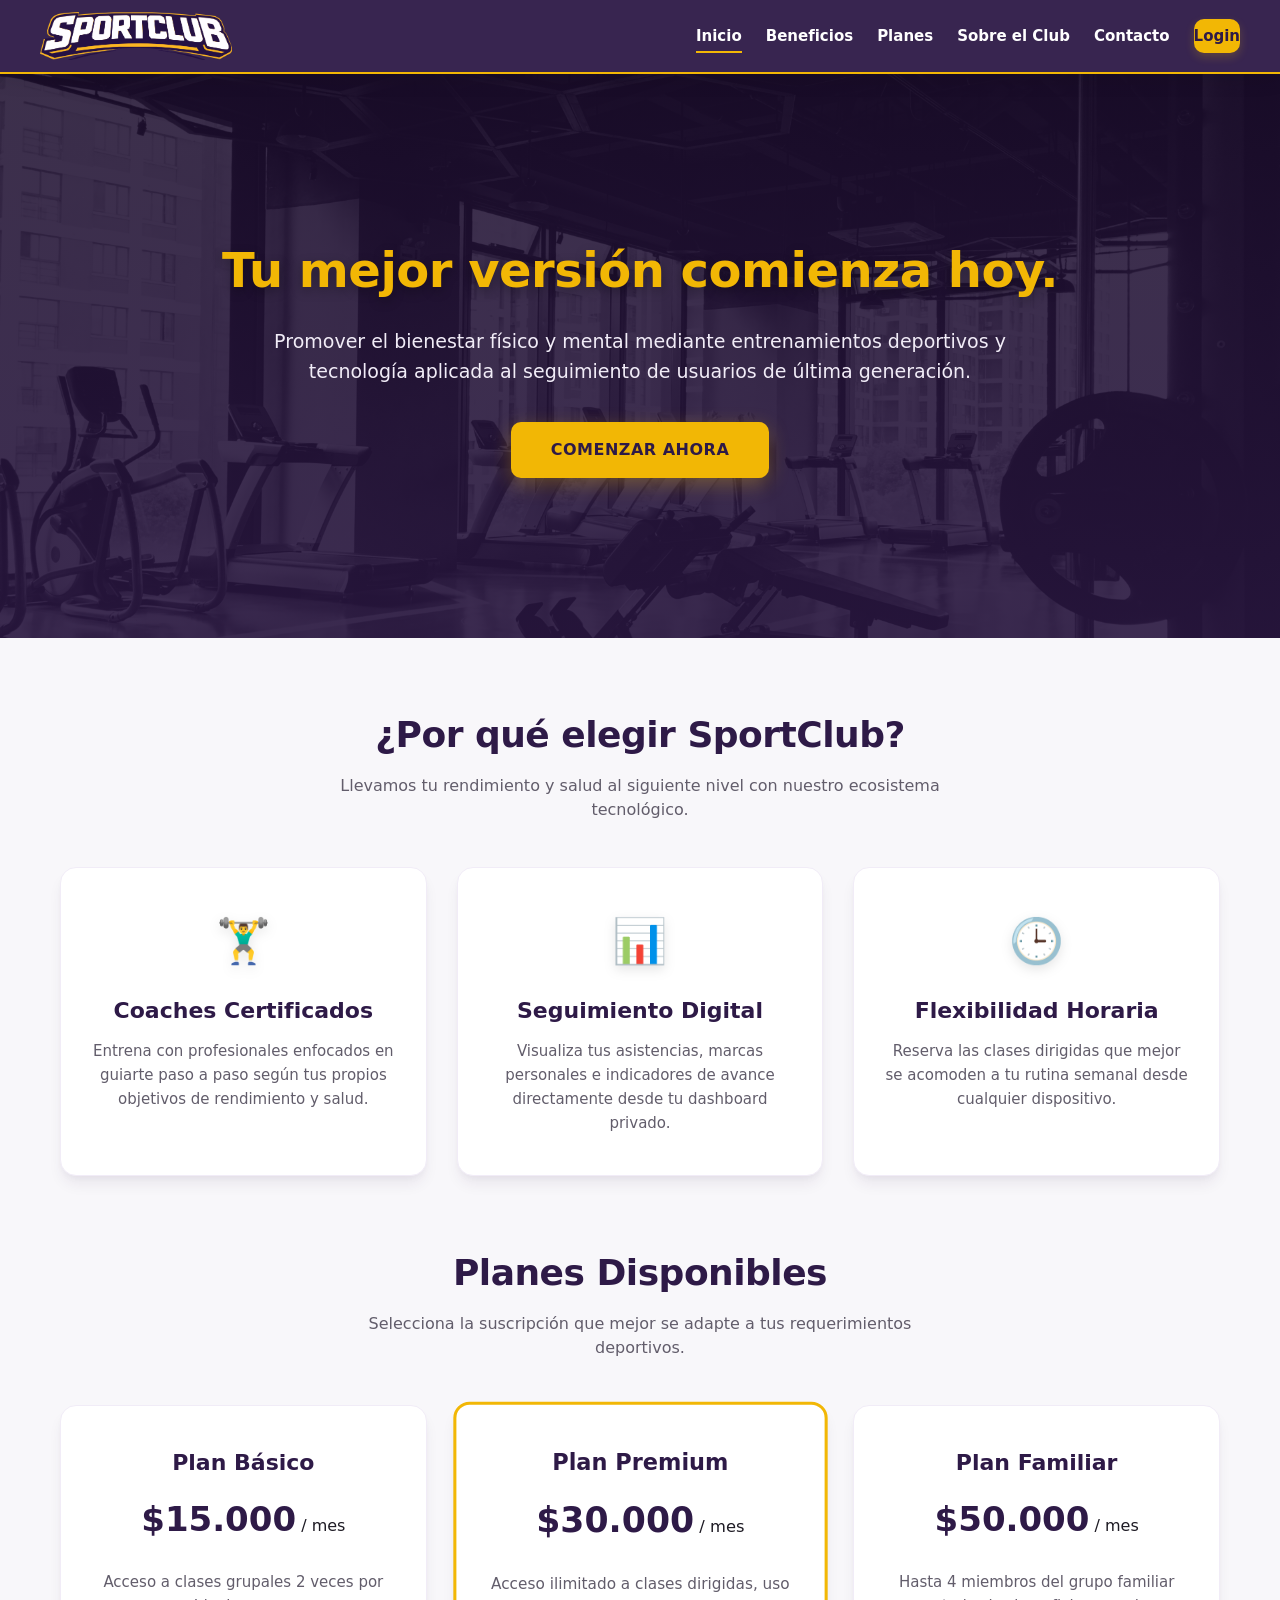
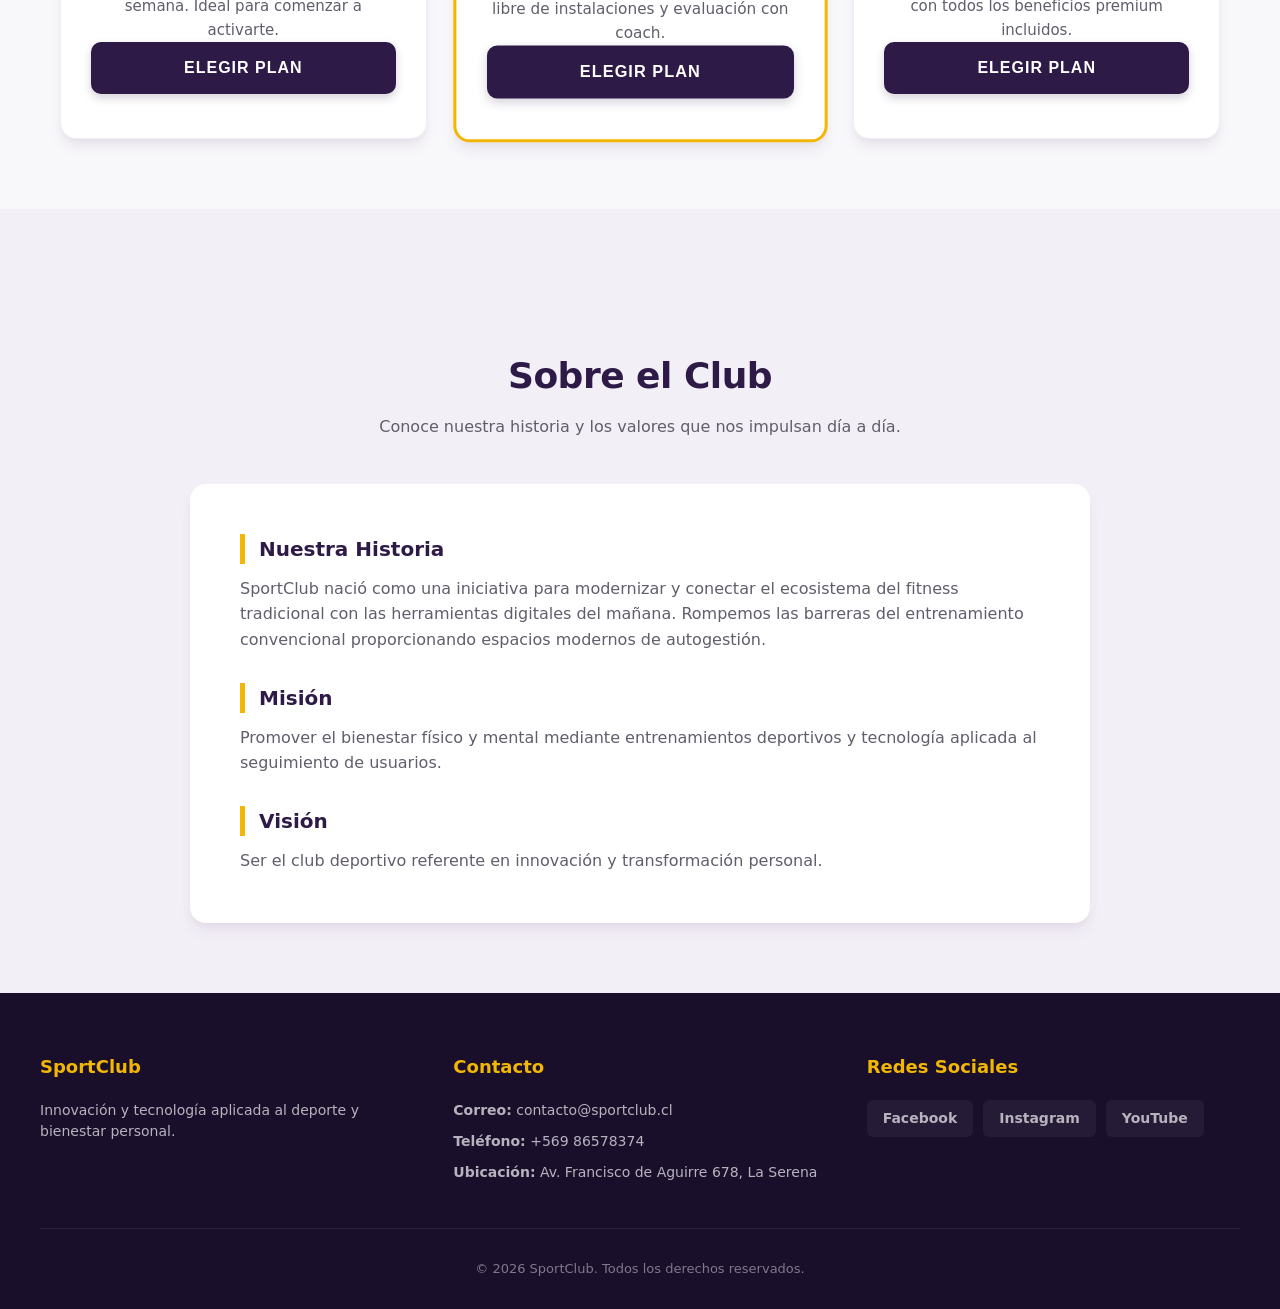
==== commit a3a673f2: "Ajustes finales Index.html" ====
--- a/index.html
+++ b/index.html
@@ -107,8 +107,8 @@
             <div class="footer-col">
                 <h4>Contacto</h4>
                 <p><strong>Correo:</strong> contacto@sportclub.cl</p>
-                <p><strong>Teléfono:</strong> +56 9 1234 5678</p>
-                <p><strong>Ubicación:</strong> Av. Principal 123, Santiago</p>
+                <p><strong>Teléfono:</strong> +569 86578374</p>
+                <p><strong>Ubicación:</strong> Av. Francisco de Aguirre 678, La Serena</p>
             </div>
             <div class="footer-col">
                 <h4>Redes Sociales</h4>
@@ -120,7 +120,7 @@
             </div>
         </div>
         <div class="footer-bottom">
-            <p>&copy; 2026 SportClub. Todos los derechos reservados. Inacap Evaluación 1.</p>
+            <p>&copy; 2026 SportClub. Todos los derechos reservados.</p>
         </div>
     </footer>
 
